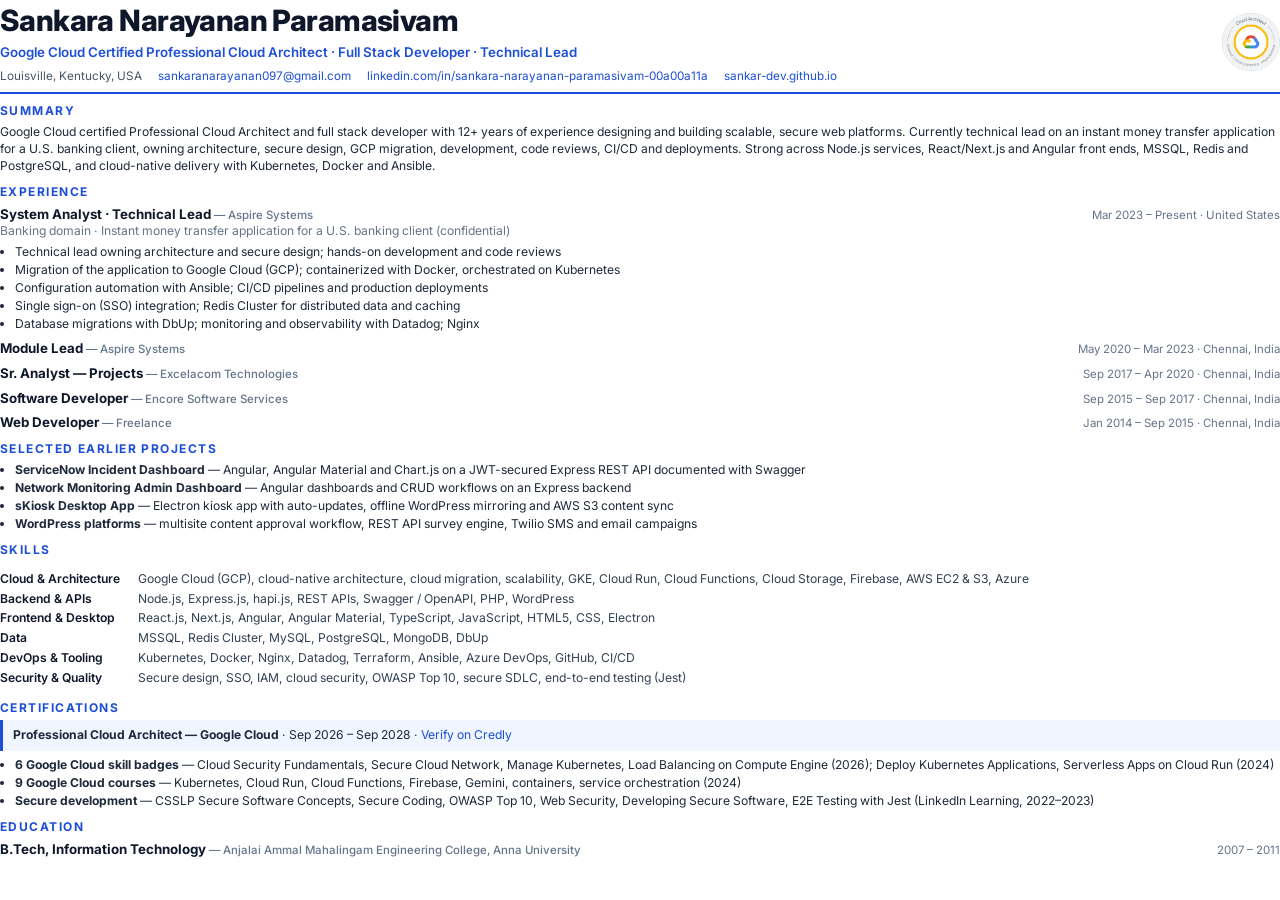
==== cv/cv.html @ 9a4c3b41 "Add downloadable one-page CV (PDF) with links in hero and contact cv/cv.html is the source; the PDF " ====
<!DOCTYPE html>
<html lang="en">
<head>
<meta charset="utf-8">
<title>Sankara Narayanan Paramasivam — CV</title>
<!-- Source for Sankara-Narayanan-Paramasivam-CV.pdf. Regenerate with:
     chrome --headless --no-pdf-header-footer --print-to-pdf=cv/Sankara-Narayanan-Paramasivam-CV.pdf cv/cv.html -->
<link href="https://fonts.googleapis.com/css2?family=Inter:wght@400;500;600;700;800&display=swap" rel="stylesheet">
<style>
	@page { size: A4; margin: 11mm 14mm; }
	* { box-sizing: border-box; }
	body { margin: 0; font: 9.1pt/1.4 "Inter", "Segoe UI", Arial, sans-serif; color: #1e293b; -webkit-print-color-adjust: exact; print-color-adjust: exact; }
	a { color: #1d4ed8; text-decoration: none; }
	h1 { margin: 0; font-size: 22pt; font-weight: 800; letter-spacing: -0.02em; color: #0f172a; }
	.headline { margin: 2px 0 6px; font-size: 10pt; font-weight: 600; color: #1d4ed8; }
	.contact { display: flex; flex-wrap: wrap; gap: 4px 16px; font-size: 8.8pt; color: #475569; }
	header { display: flex; justify-content: space-between; align-items: center; gap: 16px; padding-bottom: 8px; border-bottom: 2px solid #1d4ed8; }
	header img { width: 58px; height: 58px; }
	h2 { margin: 9px 0 4px; font-size: 9pt; font-weight: 700; letter-spacing: .12em; text-transform: uppercase; color: #1d4ed8; }
	p { margin: 0 0 6px; }
	.job { margin-bottom: 6px; break-inside: avoid; }
	.job-head { display: flex; justify-content: space-between; gap: 12px; align-items: baseline; }
	.job-head b { font-size: 10pt; color: #0f172a; }
	.job-head span { font-size: 8.6pt; color: #64748b; white-space: nowrap; }
	.org { color: #475569; font-weight: 500; }
	ul { margin: 4px 0 0; padding-left: 15px; }
	li { margin: 1px 0; }
	.skills { display: grid; grid-template-columns: 128px 1fr; gap: 3px 10px; }
	.skills dt { font-weight: 600; color: #0f172a; }
	.skills dd { margin: 0; color: #334155; }
	.certs { columns: 2; column-gap: 22px; padding-left: 15px; margin: 0; }
	.certs li { break-inside: avoid; }
	.muted { color: #64748b; }
	.feature { padding: 7px 10px; background: #eff6ff; border-left: 3px solid #1d4ed8; margin-bottom: 6px; }
</style>
</head>
<body>
	<header>
		<div>
			<h1>Sankara Narayanan Paramasivam</h1>
			<div class="headline">Google Cloud Certified Professional Cloud Architect · Full Stack Developer · Technical Lead</div>
			<div class="contact">
				<span>Louisville, Kentucky, USA</span>
				<a href="mailto:sankaranarayanan097@gmail.com">sankaranarayanan097@gmail.com</a>
				<a href="https://www.linkedin.com/in/sankara-narayanan-paramasivam-00a00a11a/">linkedin.com/in/sankara-narayanan-paramasivam-00a00a11a</a>
				<a href="https://sankar-dev.github.io/">sankar-dev.github.io</a>
			</div>
		</div>
		<img src="../images/gcp-cloud-architect-badge.png" alt="Google Cloud Certified Professional Cloud Architect">
	</header>

	<h2>Summary</h2>
	<p>Google Cloud certified Professional Cloud Architect and full stack developer with 12+ years of experience designing and building scalable, secure web platforms. Currently technical lead on an instant money transfer application for a U.S. banking client, owning architecture, secure design, GCP migration, development, code reviews, CI/CD and deployments. Strong across Node.js services, React/Next.js and Angular front ends, MSSQL, Redis and PostgreSQL, and cloud-native delivery with Kubernetes, Docker and Ansible.</p>

	<h2>Experience</h2>
	<div class="job">
		<div class="job-head"><b>System Analyst · Technical Lead <span class="org">— Aspire Systems</span></b><span>Mar 2023 – Present · United States</span></div>
		<div class="muted">Banking domain · Instant money transfer application for a U.S. banking client (confidential)</div>
		<ul>
			<li>Technical lead owning architecture and secure design; hands-on development and code reviews</li>
			<li>Migration of the application to Google Cloud (GCP); containerized with Docker, orchestrated on Kubernetes</li>
			<li>Configuration automation with Ansible; CI/CD pipelines and production deployments</li>
			<li>Single sign-on (SSO) integration; Redis Cluster for distributed data and caching</li>
			<li>Database migrations with DbUp; monitoring and observability with Datadog; Nginx</li>
		</ul>
	</div>
	<div class="job">
		<div class="job-head"><b>Module Lead <span class="org">— Aspire Systems</span></b><span>May 2020 – Mar 2023 · Chennai, India</span></div>
	</div>
	<div class="job">
		<div class="job-head"><b>Sr. Analyst — Projects <span class="org">— Excelacom Technologies</span></b><span>Sep 2017 – Apr 2020 · Chennai, India</span></div>
	</div>
	<div class="job">
		<div class="job-head"><b>Software Developer <span class="org">— Encore Software Services</span></b><span>Sep 2015 – Sep 2017 · Chennai, India</span></div>
	</div>
	<div class="job">
		<div class="job-head"><b>Web Developer <span class="org">— Freelance</span></b><span>Jan 2014 – Sep 2015 · Chennai, India</span></div>
	</div>

	<h2>Selected Earlier Projects</h2>
	<ul>
		<li><b>ServiceNow Incident Dashboard</b> — Angular, Angular Material and Chart.js on a JWT-secured Express REST API documented with Swagger</li>
		<li><b>Network Monitoring Admin Dashboard</b> — Angular dashboards and CRUD workflows on an Express backend</li>
		<li><b>sKiosk Desktop App</b> — Electron kiosk app with auto-updates, offline WordPress mirroring and AWS S3 content sync</li>
		<li><b>WordPress platforms</b> — multisite content approval workflow, REST API survey engine, Twilio SMS and email campaigns</li>
	</ul>

	<h2>Skills</h2>
	<dl class="skills">
		<dt>Cloud &amp; Architecture</dt><dd>Google Cloud (GCP), cloud-native architecture, cloud migration, scalability, GKE, Cloud Run, Cloud Functions, Cloud Storage, Firebase, AWS EC2 &amp; S3, Azure</dd>
		<dt>Backend &amp; APIs</dt><dd>Node.js, Express.js, hapi.js, REST APIs, Swagger / OpenAPI, PHP, WordPress</dd>
		<dt>Frontend &amp; Desktop</dt><dd>React.js, Next.js, Angular, Angular Material, TypeScript, JavaScript, HTML5, CSS, Electron</dd>
		<dt>Data</dt><dd>MSSQL, Redis Cluster, MySQL, PostgreSQL, MongoDB, DbUp</dd>
		<dt>DevOps &amp; Tooling</dt><dd>Kubernetes, Docker, Nginx, Datadog, Terraform, Ansible, Azure DevOps, GitHub, CI/CD</dd>
		<dt>Security &amp; Quality</dt><dd>Secure design, SSO, IAM, cloud security, OWASP Top 10, secure SDLC, end-to-end testing (Jest)</dd>
	</dl>

	<h2>Certifications</h2>
	<div class="feature"><b>Professional Cloud Architect — Google Cloud</b> · Sep 2026 – Sep 2028 · <a href="https://www.credly.com/badges/705d4c98-7a03-4e25-8f89-1579e74655a4">Verify on Credly</a></div>
	<ul>
		<li><b>6 Google Cloud skill badges</b> — Cloud Security Fundamentals, Secure Cloud Network, Manage Kubernetes, Load Balancing on Compute Engine (2026); Deploy Kubernetes Applications, Serverless Apps on Cloud Run (2024)</li>
		<li><b>9 Google Cloud courses</b> — Kubernetes, Cloud Run, Cloud Functions, Firebase, Gemini, containers, service orchestration (2024)</li>
		<li><b>Secure development</b> — CSSLP Secure Software Concepts, Secure Coding, OWASP Top 10, Web Security, Developing Secure Software, E2E Testing with Jest (LinkedIn Learning, 2022–2023)</li>
	</ul>

	<h2>Education</h2>
	<div class="job-head"><b>B.Tech, Information Technology <span class="org">— Anjalai Ammal Mahalingam Engineering College, Anna University</span></b><span>2007 – 2011</span></div>
</body>
</html>
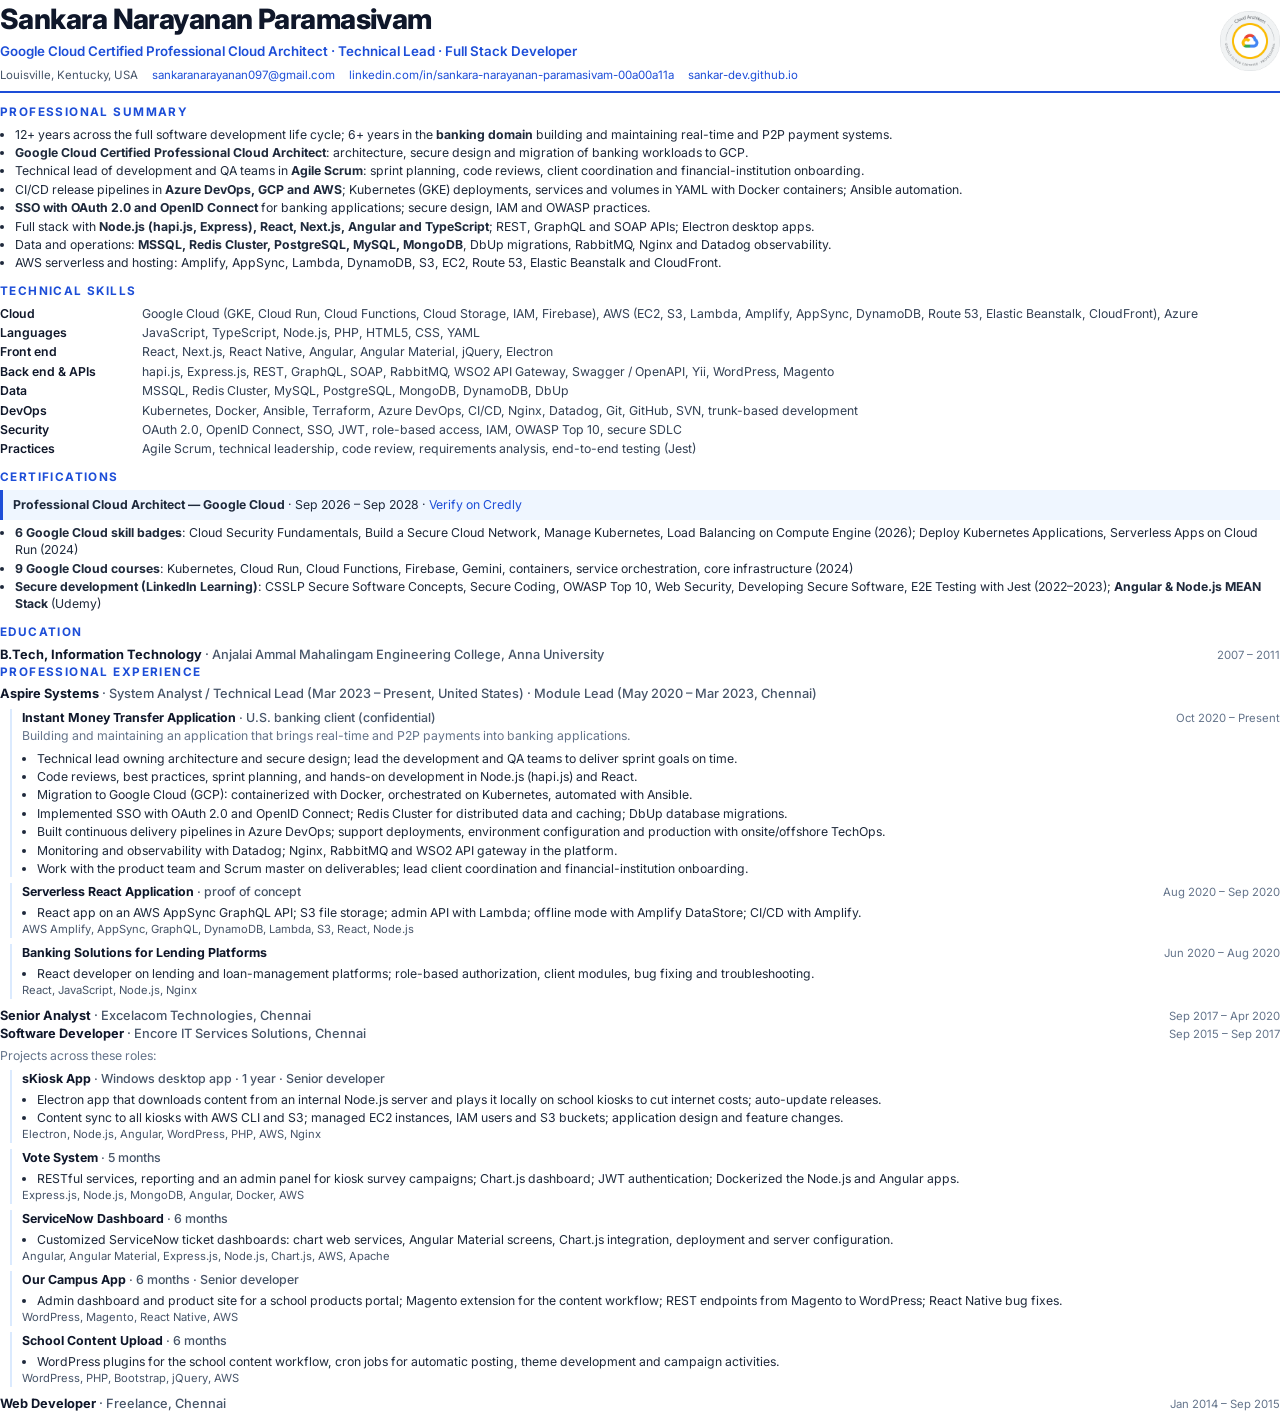
==== commit 5041cd63: "Add projects and skills from Aspire resume; new 2-page resume Site: - Banking project: real-time/P2P" ====
--- a/cv/cv.html
+++ b/cv/cv.html
@@ -2,43 +2,44 @@
 <html lang="en">
 <head>
 <meta charset="utf-8">
-<title>Sankara Narayanan Paramasivam — CV</title>
+<title>Sankara Narayanan Paramasivam — Resume</title>
 <!-- Source for Sankara-Narayanan-Paramasivam-CV.pdf. Regenerate with:
      chrome --headless --no-pdf-header-footer --print-to-pdf=cv/Sankara-Narayanan-Paramasivam-CV.pdf cv/cv.html -->
 <link href="https://fonts.googleapis.com/css2?family=Inter:wght@400;500;600;700;800&display=swap" rel="stylesheet">
 <style>
-	@page { size: A4; margin: 11mm 14mm; }
+	@page { size: A4; margin: 12mm 14mm; }
 	* { box-sizing: border-box; }
-	body { margin: 0; font: 9.1pt/1.4 "Inter", "Segoe UI", Arial, sans-serif; color: #1e293b; -webkit-print-color-adjust: exact; print-color-adjust: exact; }
+	body { margin: 0; font: 9.2pt/1.42 "Inter", "Segoe UI", Arial, sans-serif; color: #1e293b; -webkit-print-color-adjust: exact; print-color-adjust: exact; }
 	a { color: #1d4ed8; text-decoration: none; }
-	h1 { margin: 0; font-size: 22pt; font-weight: 800; letter-spacing: -0.02em; color: #0f172a; }
+	h1 { margin: 0; font-size: 21pt; font-weight: 800; letter-spacing: -0.02em; color: #0f172a; }
 	.headline { margin: 2px 0 6px; font-size: 10pt; font-weight: 600; color: #1d4ed8; }
-	.contact { display: flex; flex-wrap: wrap; gap: 4px 16px; font-size: 8.8pt; color: #475569; }
+	.contact { display: flex; flex-wrap: wrap; gap: 3px 14px; font-size: 8.6pt; color: #475569; }
 	header { display: flex; justify-content: space-between; align-items: center; gap: 16px; padding-bottom: 8px; border-bottom: 2px solid #1d4ed8; }
-	header img { width: 58px; height: 58px; }
-	h2 { margin: 9px 0 4px; font-size: 9pt; font-weight: 700; letter-spacing: .12em; text-transform: uppercase; color: #1d4ed8; }
-	p { margin: 0 0 6px; }
-	.job { margin-bottom: 6px; break-inside: avoid; }
-	.job-head { display: flex; justify-content: space-between; gap: 12px; align-items: baseline; }
-	.job-head b { font-size: 10pt; color: #0f172a; }
-	.job-head span { font-size: 8.6pt; color: #64748b; white-space: nowrap; }
+	header img { width: 60px; height: 60px; }
+	h2 { margin: 11px 0 5px; font-size: 8.8pt; font-weight: 700; letter-spacing: .12em; text-transform: uppercase; color: #1d4ed8; break-after: avoid; }
+	h3 { margin: 0; font-size: 9.6pt; font-weight: 700; color: #0f172a; }
+	p { margin: 0 0 5px; }
+	ul { margin: 3px 0 0; padding-left: 15px; }
+	li { margin: 1px 0; }
+	.muted { color: #64748b; }
+	.row { display: flex; justify-content: space-between; gap: 12px; align-items: baseline; }
+	.row .when { font-size: 8.5pt; color: #64748b; white-space: nowrap; }
 	.org { color: #475569; font-weight: 500; }
-	ul { margin: 4px 0 0; padding-left: 15px; }
-	li { margin: 1px 0; }
-	.skills { display: grid; grid-template-columns: 128px 1fr; gap: 3px 10px; }
+	.job { margin-bottom: 8px; }
+	.project { margin: 6px 0 0 10px; padding-left: 10px; border-left: 2px solid #dbeafe; break-inside: avoid; }
+	.project h3 { font-size: 9.3pt; }
+	.stack { font-size: 8.4pt; color: #475569; }
+	.skills { display: grid; grid-template-columns: 132px 1fr; gap: 2px 10px; margin: 0; }
 	.skills dt { font-weight: 600; color: #0f172a; }
 	.skills dd { margin: 0; color: #334155; }
-	.certs { columns: 2; column-gap: 22px; padding-left: 15px; margin: 0; }
-	.certs li { break-inside: avoid; }
-	.muted { color: #64748b; }
-	.feature { padding: 7px 10px; background: #eff6ff; border-left: 3px solid #1d4ed8; margin-bottom: 6px; }
+	.feature { padding: 6px 10px; background: #eff6ff; border-left: 3px solid #1d4ed8; margin-bottom: 4px; }
 </style>
 </head>
 <body>
 	<header>
 		<div>
 			<h1>Sankara Narayanan Paramasivam</h1>
-			<div class="headline">Google Cloud Certified Professional Cloud Architect · Full Stack Developer · Technical Lead</div>
+			<div class="headline">Google Cloud Certified Professional Cloud Architect · Technical Lead · Full Stack Developer</div>
 			<div class="contact">
 				<span>Louisville, Kentucky, USA</span>
 				<a href="mailto:sankaranarayanan097@gmail.com">sankaranarayanan097@gmail.com</a>
@@ -49,61 +50,126 @@
 		<img src="../images/gcp-cloud-architect-badge.png" alt="Google Cloud Certified Professional Cloud Architect">
 	</header>
 
-	<h2>Summary</h2>
-	<p>Google Cloud certified Professional Cloud Architect and full stack developer with 12+ years of experience designing and building scalable, secure web platforms. Currently technical lead on an instant money transfer application for a U.S. banking client, owning architecture, secure design, GCP migration, development, code reviews, CI/CD and deployments. Strong across Node.js services, React/Next.js and Angular front ends, MSSQL, Redis and PostgreSQL, and cloud-native delivery with Kubernetes, Docker and Ansible.</p>
-
-	<h2>Experience</h2>
-	<div class="job">
-		<div class="job-head"><b>System Analyst · Technical Lead <span class="org">— Aspire Systems</span></b><span>Mar 2023 – Present · United States</span></div>
-		<div class="muted">Banking domain · Instant money transfer application for a U.S. banking client (confidential)</div>
-		<ul>
-			<li>Technical lead owning architecture and secure design; hands-on development and code reviews</li>
-			<li>Migration of the application to Google Cloud (GCP); containerized with Docker, orchestrated on Kubernetes</li>
-			<li>Configuration automation with Ansible; CI/CD pipelines and production deployments</li>
-			<li>Single sign-on (SSO) integration; Redis Cluster for distributed data and caching</li>
-			<li>Database migrations with DbUp; monitoring and observability with Datadog; Nginx</li>
-		</ul>
-	</div>
-	<div class="job">
-		<div class="job-head"><b>Module Lead <span class="org">— Aspire Systems</span></b><span>May 2020 – Mar 2023 · Chennai, India</span></div>
-	</div>
-	<div class="job">
-		<div class="job-head"><b>Sr. Analyst — Projects <span class="org">— Excelacom Technologies</span></b><span>Sep 2017 – Apr 2020 · Chennai, India</span></div>
-	</div>
-	<div class="job">
-		<div class="job-head"><b>Software Developer <span class="org">— Encore Software Services</span></b><span>Sep 2015 – Sep 2017 · Chennai, India</span></div>
-	</div>
-	<div class="job">
-		<div class="job-head"><b>Web Developer <span class="org">— Freelance</span></b><span>Jan 2014 – Sep 2015 · Chennai, India</span></div>
-	</div>
-
-	<h2>Selected Earlier Projects</h2>
+	<h2>Professional Summary</h2>
 	<ul>
-		<li><b>ServiceNow Incident Dashboard</b> — Angular, Angular Material and Chart.js on a JWT-secured Express REST API documented with Swagger</li>
-		<li><b>Network Monitoring Admin Dashboard</b> — Angular dashboards and CRUD workflows on an Express backend</li>
-		<li><b>sKiosk Desktop App</b> — Electron kiosk app with auto-updates, offline WordPress mirroring and AWS S3 content sync</li>
-		<li><b>WordPress platforms</b> — multisite content approval workflow, REST API survey engine, Twilio SMS and email campaigns</li>
+		<li>12+ years across the full software development life cycle; 6+ years in the <b>banking domain</b> building and maintaining real-time and P2P payment systems.</li>
+		<li><b>Google Cloud Certified Professional Cloud Architect</b>: architecture, secure design and migration of banking workloads to GCP.</li>
+		<li>Technical lead of development and QA teams in <b>Agile Scrum</b>: sprint planning, code reviews, client coordination and financial-institution onboarding.</li>
+		<li>CI/CD release pipelines in <b>Azure DevOps, GCP and AWS</b>; Kubernetes (GKE) deployments, services and volumes in YAML with Docker containers; Ansible automation.</li>
+		<li><b>SSO with OAuth 2.0 and OpenID Connect</b> for banking applications; secure design, IAM and OWASP practices.</li>
+		<li>Full stack with <b>Node.js (hapi.js, Express), React, Next.js, Angular and TypeScript</b>; REST, GraphQL and SOAP APIs; Electron desktop apps.</li>
+		<li>Data and operations: <b>MSSQL, Redis Cluster, PostgreSQL, MySQL, MongoDB</b>, DbUp migrations, RabbitMQ, Nginx and Datadog observability.</li>
+		<li>AWS serverless and hosting: Amplify, AppSync, Lambda, DynamoDB, S3, EC2, Route 53, Elastic Beanstalk and CloudFront.</li>
 	</ul>
 
-	<h2>Skills</h2>
+	<h2>Technical Skills</h2>
 	<dl class="skills">
-		<dt>Cloud &amp; Architecture</dt><dd>Google Cloud (GCP), cloud-native architecture, cloud migration, scalability, GKE, Cloud Run, Cloud Functions, Cloud Storage, Firebase, AWS EC2 &amp; S3, Azure</dd>
-		<dt>Backend &amp; APIs</dt><dd>Node.js, Express.js, hapi.js, REST APIs, Swagger / OpenAPI, PHP, WordPress</dd>
-		<dt>Frontend &amp; Desktop</dt><dd>React.js, Next.js, Angular, Angular Material, TypeScript, JavaScript, HTML5, CSS, Electron</dd>
-		<dt>Data</dt><dd>MSSQL, Redis Cluster, MySQL, PostgreSQL, MongoDB, DbUp</dd>
-		<dt>DevOps &amp; Tooling</dt><dd>Kubernetes, Docker, Nginx, Datadog, Terraform, Ansible, Azure DevOps, GitHub, CI/CD</dd>
-		<dt>Security &amp; Quality</dt><dd>Secure design, SSO, IAM, cloud security, OWASP Top 10, secure SDLC, end-to-end testing (Jest)</dd>
+		<dt>Cloud</dt><dd>Google Cloud (GKE, Cloud Run, Cloud Functions, Cloud Storage, IAM, Firebase), AWS (EC2, S3, Lambda, Amplify, AppSync, DynamoDB, Route 53, Elastic Beanstalk, CloudFront), Azure</dd>
+		<dt>Languages</dt><dd>JavaScript, TypeScript, Node.js, PHP, HTML5, CSS, YAML</dd>
+		<dt>Front end</dt><dd>React, Next.js, React Native, Angular, Angular Material, jQuery, Electron</dd>
+		<dt>Back end &amp; APIs</dt><dd>hapi.js, Express.js, REST, GraphQL, SOAP, RabbitMQ, WSO2 API Gateway, Swagger / OpenAPI, Yii, WordPress, Magento</dd>
+		<dt>Data</dt><dd>MSSQL, Redis Cluster, MySQL, PostgreSQL, MongoDB, DynamoDB, DbUp</dd>
+		<dt>DevOps</dt><dd>Kubernetes, Docker, Ansible, Terraform, Azure DevOps, CI/CD, Nginx, Datadog, Git, GitHub, SVN, trunk-based development</dd>
+		<dt>Security</dt><dd>OAuth 2.0, OpenID Connect, SSO, JWT, role-based access, IAM, OWASP Top 10, secure SDLC</dd>
+		<dt>Practices</dt><dd>Agile Scrum, technical leadership, code review, requirements analysis, end-to-end testing (Jest)</dd>
 	</dl>
 
 	<h2>Certifications</h2>
 	<div class="feature"><b>Professional Cloud Architect — Google Cloud</b> · Sep 2026 – Sep 2028 · <a href="https://www.credly.com/badges/705d4c98-7a03-4e25-8f89-1579e74655a4">Verify on Credly</a></div>
 	<ul>
-		<li><b>6 Google Cloud skill badges</b> — Cloud Security Fundamentals, Secure Cloud Network, Manage Kubernetes, Load Balancing on Compute Engine (2026); Deploy Kubernetes Applications, Serverless Apps on Cloud Run (2024)</li>
-		<li><b>9 Google Cloud courses</b> — Kubernetes, Cloud Run, Cloud Functions, Firebase, Gemini, containers, service orchestration (2024)</li>
-		<li><b>Secure development</b> — CSSLP Secure Software Concepts, Secure Coding, OWASP Top 10, Web Security, Developing Secure Software, E2E Testing with Jest (LinkedIn Learning, 2022–2023)</li>
+		<li><b>6 Google Cloud skill badges</b>: Cloud Security Fundamentals, Build a Secure Cloud Network, Manage Kubernetes, Load Balancing on Compute Engine (2026); Deploy Kubernetes Applications, Serverless Apps on Cloud Run (2024)</li>
+		<li><b>9 Google Cloud courses</b>: Kubernetes, Cloud Run, Cloud Functions, Firebase, Gemini, containers, service orchestration, core infrastructure (2024)</li>
+		<li><b>Secure development (LinkedIn Learning)</b>: CSSLP Secure Software Concepts, Secure Coding, OWASP Top 10, Web Security, Developing Secure Software, E2E Testing with Jest (2022–2023); <b>Angular &amp; Node.js MEAN Stack</b> (Udemy)</li>
 	</ul>
 
 	<h2>Education</h2>
-	<div class="job-head"><b>B.Tech, Information Technology <span class="org">— Anjalai Ammal Mahalingam Engineering College, Anna University</span></b><span>2007 – 2011</span></div>
+	<div class="row"><h3>B.Tech, Information Technology <span class="org">· Anjalai Ammal Mahalingam Engineering College, Anna University</span></h3><span class="when">2007 – 2011</span></div>
+
+	<h2 style="break-before: page; margin-top: 0">Professional Experience</h2>
+	<div class="job">
+		<div class="row"><h3>Aspire Systems <span class="org">· System Analyst / Technical Lead (Mar 2023 – Present, United States) · Module Lead (May 2020 – Mar 2023, Chennai)</span></h3></div>
+
+		<div class="project">
+			<div class="row"><h3>Instant Money Transfer Application <span class="org">· U.S. banking client (confidential)</span></h3><span class="when">Oct 2020 – Present</span></div>
+			<p class="muted">Building and maintaining an application that brings real-time and P2P payments into banking applications.</p>
+			<ul>
+				<li>Technical lead owning architecture and secure design; lead the development and QA teams to deliver sprint goals on time.</li>
+				<li>Code reviews, best practices, sprint planning, and hands-on development in Node.js (hapi.js) and React.</li>
+				<li>Migration to Google Cloud (GCP): containerized with Docker, orchestrated on Kubernetes, automated with Ansible.</li>
+				<li>Implemented SSO with OAuth 2.0 and OpenID Connect; Redis Cluster for distributed data and caching; DbUp database migrations.</li>
+				<li>Built continuous delivery pipelines in Azure DevOps; support deployments, environment configuration and production with onsite/offshore TechOps.</li>
+				<li>Monitoring and observability with Datadog; Nginx, RabbitMQ and WSO2 API gateway in the platform.</li>
+				<li>Work with the product team and Scrum master on deliverables; lead client coordination and financial-institution onboarding.</li>
+			</ul>
+		</div>
+
+		<div class="project">
+			<div class="row"><h3>Serverless React Application <span class="org">· proof of concept</span></h3><span class="when">Aug 2020 – Sep 2020</span></div>
+			<ul>
+				<li>React app on an AWS AppSync GraphQL API; S3 file storage; admin API with Lambda; offline mode with Amplify DataStore; CI/CD with Amplify.</li>
+			</ul>
+			<div class="stack">AWS Amplify, AppSync, GraphQL, DynamoDB, Lambda, S3, React, Node.js</div>
+		</div>
+
+		<div class="project">
+			<div class="row"><h3>Banking Solutions for Lending Platforms</h3><span class="when">Jun 2020 – Aug 2020</span></div>
+			<ul>
+				<li>React developer on lending and loan-management platforms; role-based authorization, client modules, bug fixing and troubleshooting.</li>
+			</ul>
+			<div class="stack">React, JavaScript, Node.js, Nginx</div>
+		</div>
+	</div>
+
+	<div class="job">
+		<div class="row"><h3>Senior Analyst <span class="org">· Excelacom Technologies, Chennai</span></h3><span class="when">Sep 2017 – Apr 2020</span></div>
+		<div class="row"><h3>Software Developer <span class="org">· Encore IT Services Solutions, Chennai</span></h3><span class="when">Sep 2015 – Sep 2017</span></div>
+		<p class="muted" style="margin-top:3px">Projects across these roles:</p>
+
+		<div class="project">
+			<h3>sKiosk App <span class="org">· Windows desktop app · 1 year · Senior developer</span></h3>
+			<ul>
+				<li>Electron app that downloads content from an internal Node.js server and plays it locally on school kiosks to cut internet costs; auto-update releases.</li>
+				<li>Content sync to all kiosks with AWS CLI and S3; managed EC2 instances, IAM users and S3 buckets; application design and feature changes.</li>
+			</ul>
+			<div class="stack">Electron, Node.js, Angular, WordPress, PHP, AWS, Nginx</div>
+		</div>
+
+		<div class="project">
+			<h3>Vote System <span class="org">· 5 months</span></h3>
+			<ul>
+				<li>RESTful services, reporting and an admin panel for kiosk survey campaigns; Chart.js dashboard; JWT authentication; Dockerized the Node.js and Angular apps.</li>
+			</ul>
+			<div class="stack">Express.js, Node.js, MongoDB, Angular, Docker, AWS</div>
+		</div>
+
+		<div class="project">
+			<h3>ServiceNow Dashboard <span class="org">· 6 months</span></h3>
+			<ul>
+				<li>Customized ServiceNow ticket dashboards: chart web services, Angular Material screens, Chart.js integration, deployment and server configuration.</li>
+			</ul>
+			<div class="stack">Angular, Angular Material, Express.js, Node.js, Chart.js, AWS, Apache</div>
+		</div>
+
+		<div class="project">
+			<h3>Our Campus App <span class="org">· 6 months · Senior developer</span></h3>
+			<ul>
+				<li>Admin dashboard and product site for a school products portal; Magento extension for the content workflow; REST endpoints from Magento to WordPress; React Native bug fixes.</li>
+			</ul>
+			<div class="stack">WordPress, Magento, React Native, AWS</div>
+		</div>
+
+		<div class="project">
+			<h3>School Content Upload <span class="org">· 6 months</span></h3>
+			<ul>
+				<li>WordPress plugins for the school content workflow, cron jobs for automatic posting, theme development and campaign activities.</li>
+			</ul>
+			<div class="stack">WordPress, PHP, Bootstrap, jQuery, AWS</div>
+		</div>
+	</div>
+
+	<div class="job">
+		<div class="row"><h3>Web Developer <span class="org">· Freelance, Chennai</span></h3><span class="when">Jan 2014 – Sep 2015</span></div>
+	</div>
+
 </body>
 </html>
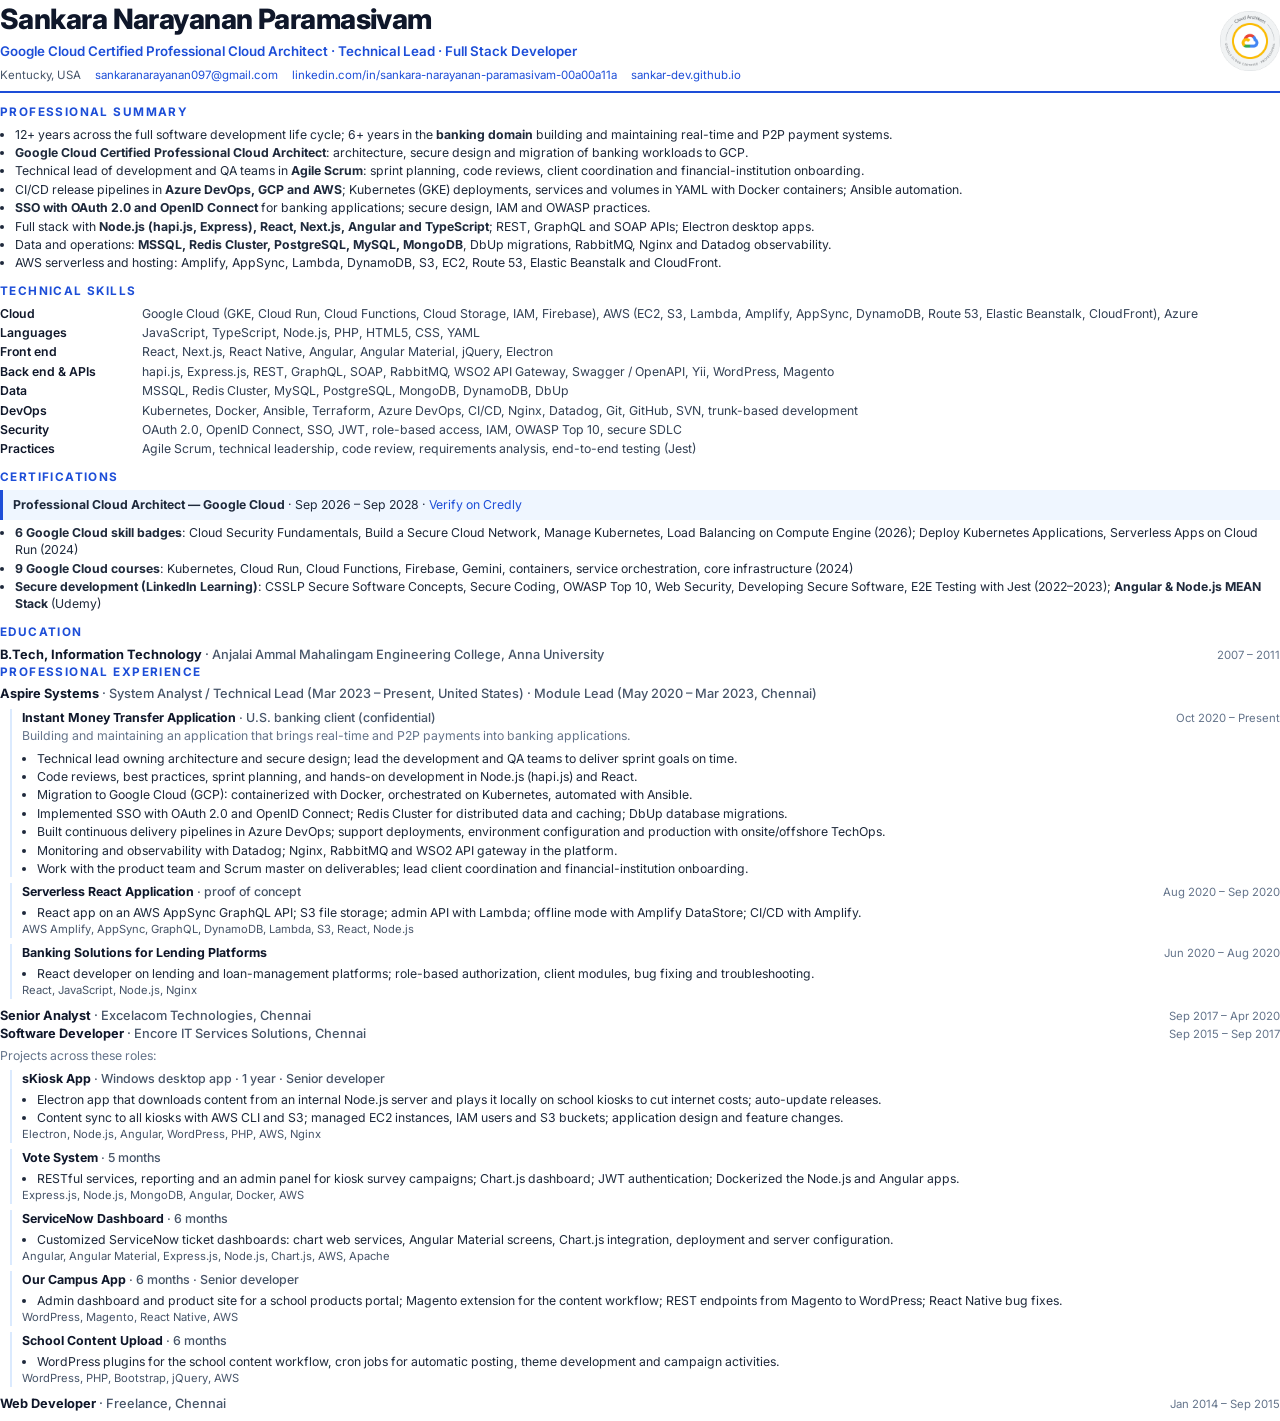
==== commit 6c6c77d9: "Generalize location to Kentucky, USA Co-Authored-By: Claude Opus 5.5 <noreply@anthropic.com>" ====
--- a/cv/cv.html
+++ b/cv/cv.html
@@ -41,7 +41,7 @@
 			<h1>Sankara Narayanan Paramasivam</h1>
 			<div class="headline">Google Cloud Certified Professional Cloud Architect · Technical Lead · Full Stack Developer</div>
 			<div class="contact">
-				<span>Louisville, Kentucky, USA</span>
+				<span>Kentucky, USA</span>
 				<a href="mailto:sankaranarayanan097@gmail.com">sankaranarayanan097@gmail.com</a>
 				<a href="https://www.linkedin.com/in/sankara-narayanan-paramasivam-00a00a11a/">linkedin.com/in/sankara-narayanan-paramasivam-00a00a11a</a>
 				<a href="https://sankar-dev.github.io/">sankar-dev.github.io</a>
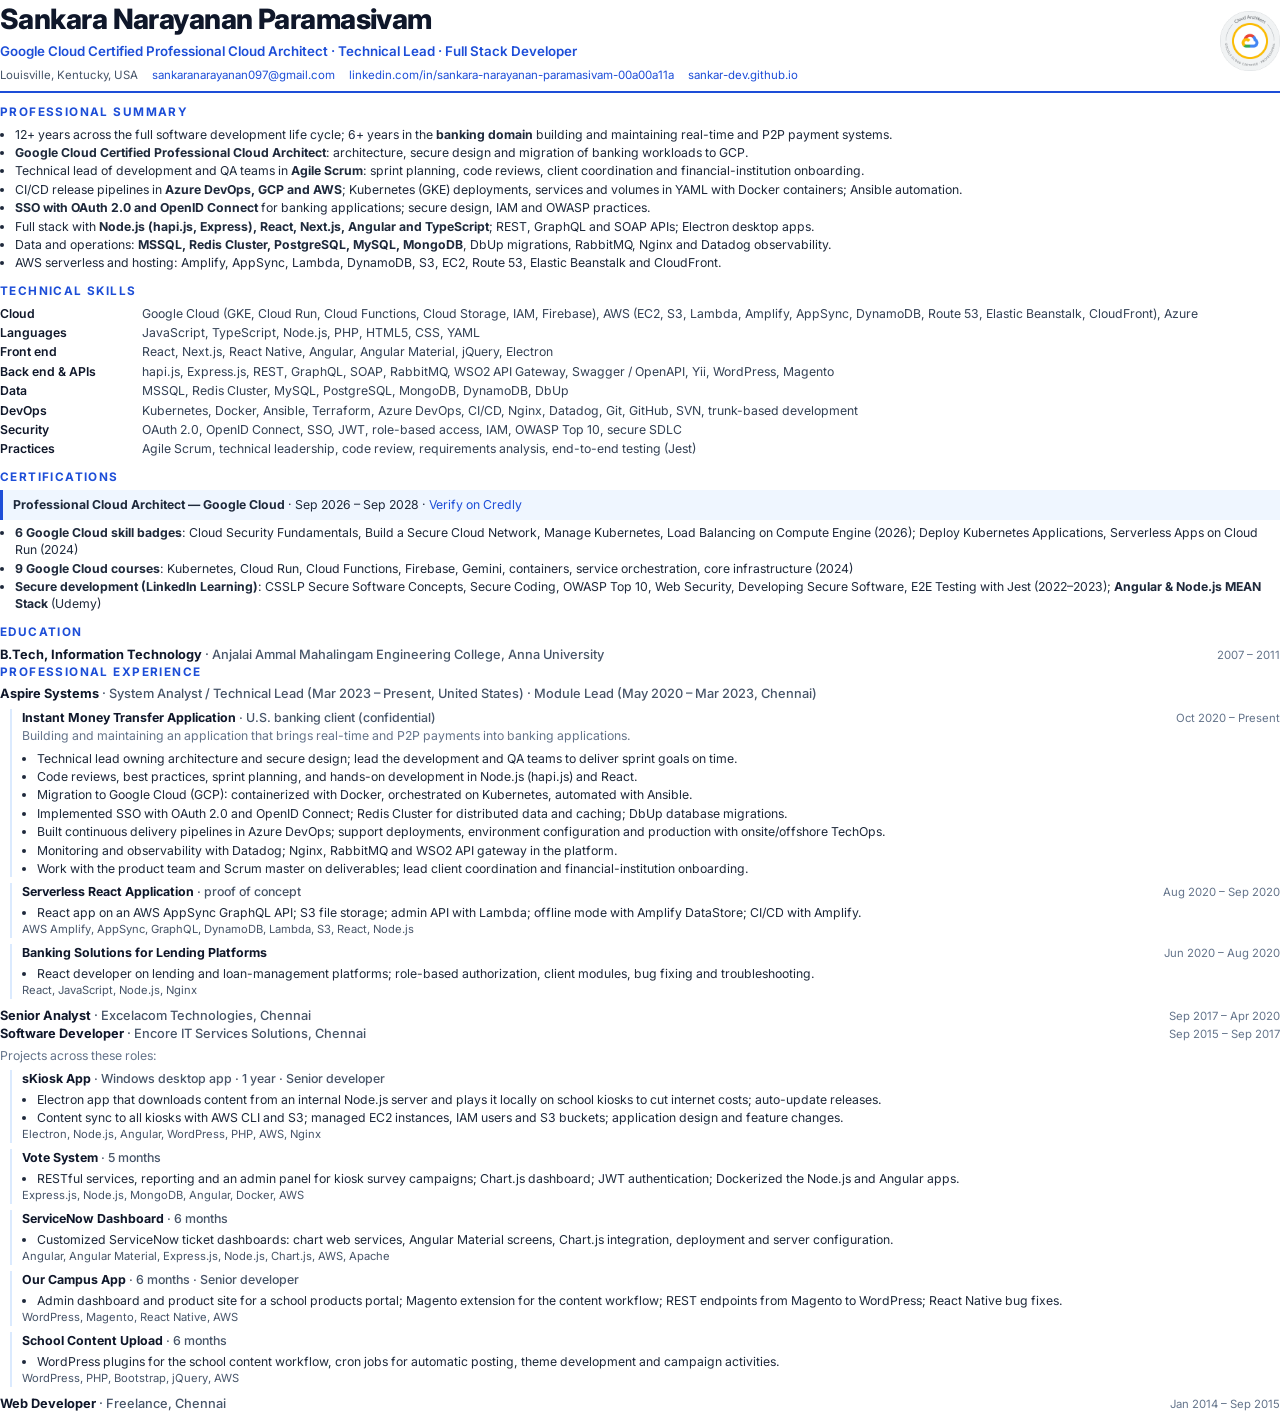
==== commit 2518cfb4: "Restore Louisville, Kentucky location Co-Authored-By: Claude Opus 5.5 <noreply@anthropic.com>" ====
--- a/cv/cv.html
+++ b/cv/cv.html
@@ -41,7 +41,7 @@
 			<h1>Sankara Narayanan Paramasivam</h1>
 			<div class="headline">Google Cloud Certified Professional Cloud Architect · Technical Lead · Full Stack Developer</div>
 			<div class="contact">
-				<span>Kentucky, USA</span>
+				<span>Louisville, Kentucky, USA</span>
 				<a href="mailto:sankaranarayanan097@gmail.com">sankaranarayanan097@gmail.com</a>
 				<a href="https://www.linkedin.com/in/sankara-narayanan-paramasivam-00a00a11a/">linkedin.com/in/sankara-narayanan-paramasivam-00a00a11a</a>
 				<a href="https://sankar-dev.github.io/">sankar-dev.github.io</a>
